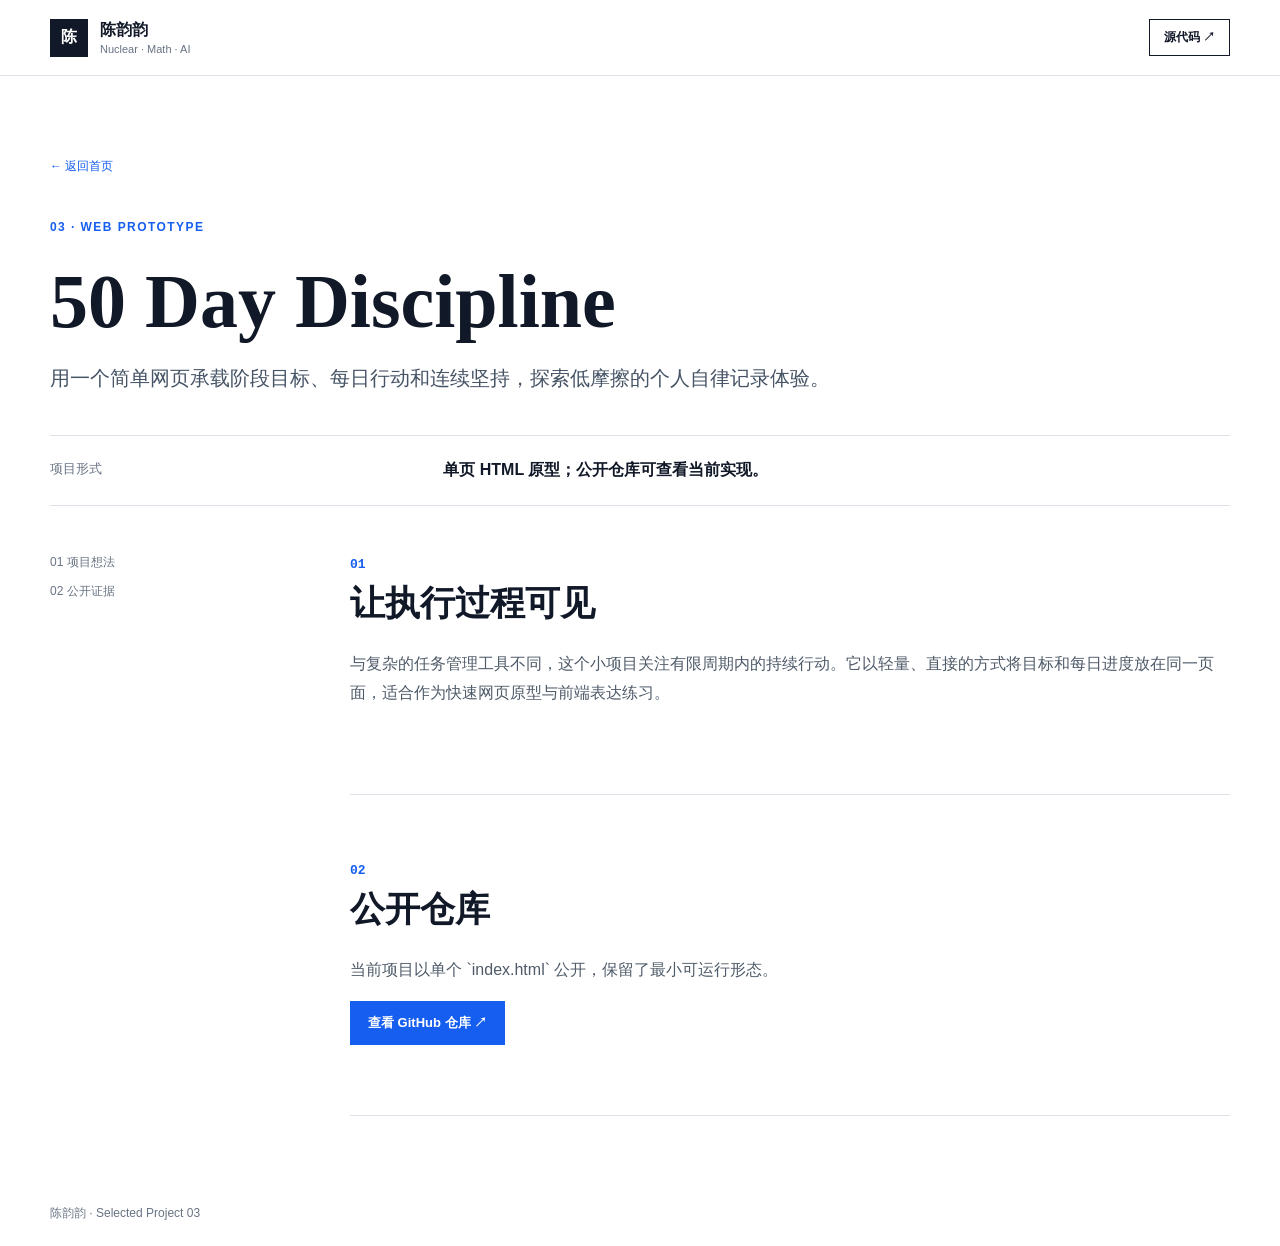
==== projects/discipline/index.html @ 9157be8f "Build Chen Yunyun portfolio site" ====
<!doctype html><html lang="zh-CN"><head><meta charset="UTF-8"><meta name="viewport" content="width=device-width,initial-scale=1"><title>50 Day Discipline｜陈韵韵作品集</title><link rel="stylesheet" href="../../styles.css"></head><body><header class="header"><div class="wrap"><a class="brand" href="../../"><span class="mark">陈</span><span><strong>陈韵韵</strong><small>Nuclear · Math · AI</small></span></a><a class="github" href="https://github.com/CYY-0217/50-Day-Discipline" target="_blank">源代码 ↗</a></div></header><main><section class="detail-hero wrap"><a class="back" href="../../">← 返回首页</a><span class="kicker" style="display:block;margin-top:45px">03 · Web Prototype</span><h1>50 Day Discipline</h1><p class="summary">用一个简单网页承载阶段目标、每日行动和连续坚持，探索低摩擦的个人自律记录体验。</p><div class="role-strip"><small>项目形式</small><strong>单页 HTML 原型；公开仓库可查看当前实现。</strong></div></section><div class="content-grid wrap"><nav class="toc"><a href="#idea">01 项目想法</a><a href="#evidence">02 公开证据</a></nav><article class="article"><section id="idea"><span class="num">01</span><h2>让执行过程可见</h2><p>与复杂的任务管理工具不同，这个小项目关注有限周期内的持续行动。它以轻量、直接的方式将目标和每日进度放在同一页面，适合作为快速网页原型与前端表达练习。</p></section><section id="evidence"><span class="num">02</span><h2>公开仓库</h2><p>当前项目以单个 `index.html` 公开，保留了最小可运行形态。</p><a class="btn" href="https://github.com/CYY-0217/50-Day-Discipline" target="_blank">查看 GitHub 仓库 ↗</a></section></article></div></main><footer class="footer"><div class="wrap">陈韵韵 · Selected Project 03</div></footer></body></html>
---- styles.css ----
:root{--ink:#111827;--muted:#687383;--line:#dce2e8;--paper:#f5f7f8;--blue:#155eef;--cyan:#0b7285;--orange:#e8590c;--white:#fff;--max:1180px}*{box-sizing:border-box}html{scroll-behavior:smooth}body{margin:0;background:var(--white);color:var(--ink);font-family:Inter,"PingFang SC","Microsoft YaHei",sans-serif;letter-spacing:0}a{color:inherit;text-decoration:none}img{display:block;max-width:100%}.wrap{width:min(var(--max),calc(100% - 48px));margin:auto}.header{height:76px;border-bottom:1px solid var(--line);display:flex;align-items:center;position:sticky;top:0;background:rgba(255,255,255,.95);backdrop-filter:blur(12px);z-index:10}.header .wrap{display:flex;align-items:center}.brand{display:flex;align-items:center;gap:12px;margin-right:auto}.mark{width:38px;height:38px;background:var(--ink);color:#fff;display:grid;place-items:center;font-weight:800}.brand strong,.brand small{display:block}.brand small{font-size:11px;color:var(--muted);margin-top:2px}.nav{display:flex;gap:28px;font-size:13px}.nav a:hover{color:var(--blue)}.header .github{margin-left:28px;border:1px solid var(--ink);padding:9px 14px;font-size:12px;font-weight:700}.hero{min-height:620px;display:grid;grid-template-columns:1.4fr .75fr;gap:70px;align-items:center;padding:72px 0}.kicker{font-size:12px;font-weight:800;color:var(--blue);text-transform:uppercase;letter-spacing:.12em}.hero h1{font-family:Georgia,"Songti SC",serif;font-size:clamp(64px,8vw,112px);line-height:.92;margin:18px 0 24px;letter-spacing:0}.hero .role{font-size:25px;font-weight:700;margin:0 0 18px}.hero .lead{font-size:17px;line-height:1.8;color:#4f5b69;max-width:700px}.actions{display:flex;gap:12px;margin-top:32px}.btn{display:inline-flex;align-items:center;gap:9px;background:var(--blue);color:#fff;padding:13px 18px;font-size:13px;font-weight:700}.btn.secondary{background:transparent;color:var(--ink);border:1px solid var(--line)}.profile-grid{border-left:1px solid var(--line)}.profile-row{padding:24px;border-bottom:1px solid var(--line)}.profile-row:first-child{border-top:1px solid var(--line)}.profile-row small,.profile-row strong{display:block}.profile-row small{color:var(--muted);font-size:11px;margin-bottom:6px}.profile-row strong{line-height:1.5}.path{background:var(--ink);color:#fff}.path .wrap{display:grid;grid-template-columns:repeat(4,1fr)}.path div{padding:28px;border-right:1px solid #344050}.path span{color:#7aa7ff;font:700 22px Georgia}.path b{display:block;font-size:13px;margin-top:12px}.section{padding:96px 0}.section-head{display:grid;grid-template-columns:1fr 1fr;gap:30px;align-items:end;margin-bottom:44px}.section h2{font-family:Georgia,"Songti SC",serif;font-size:44px;line-height:1.2;margin:9px 0 0}.section-head p{color:var(--muted);line-height:1.7;margin:0}.projects{display:grid;grid-template-columns:repeat(12,1fr);gap:22px}.project{border:1px solid var(--line);grid-column:span 6;transition:.2s;background:#fff}.project:hover{transform:translateY(-4px);box-shadow:0 18px 50px rgba(21,94,239,.1)}.project.featured{grid-column:span 7}.project.tall{grid-column:span 5}.project-visual{height:290px;background:#eaf0f8;overflow:hidden;position:relative}.project-visual img{width:100%;height:100%;object-fit:cover}.architecture-art{width:100%;height:100%;display:grid;place-items:center;background:#061d2e;color:#fff}.rings{width:220px;height:220px;border:1px solid #2d8fa0;border-radius:50%;position:relative;display:grid;place-items:center}.rings:before,.rings:after{content:"";position:absolute;border:1px solid #2670da;border-radius:50%}.rings:before{width:155px;height:155px}.rings:after{width:88px;height:88px;background:#e8590c33;border-color:#ff8a4c}.rings b{position:relative;z-index:1;font:700 14px monospace}.project-copy{padding:26px}.project-copy small{font-size:11px;color:var(--blue);font-weight:800}.project-copy h3{font:700 27px Georgia,"Songti SC",serif;margin:10px 0}.project-copy p{color:var(--muted);line-height:1.7;font-size:14px}.project-copy span{font-size:12px;font-weight:700;color:var(--blue)}.about{background:var(--paper)}.skill-grid{display:grid;grid-template-columns:repeat(3,1fr);gap:20px}.skill{background:#fff;border-top:3px solid var(--blue);padding:28px}.skill h3{margin:0 0 12px}.skill p{color:var(--muted);font-size:14px;line-height:1.7}.awards{display:grid;grid-template-columns:1fr 2fr;gap:28px;border-top:1px solid var(--line);padding:25px 0}.awards strong{font-size:13px}.awards p{margin:0;color:var(--muted);line-height:1.6}.contact{background:var(--blue);color:#fff;padding:72px 0}.contact .wrap{display:flex;align-items:end;justify-content:space-between}.contact h2{font:700 48px Georgia,"Songti SC",serif;margin:8px 0}.contact a{border-bottom:1px solid #fff;padding-bottom:4px}.footer{padding:24px 0;font-size:12px;color:var(--muted)}.detail-hero{padding:80px 0 48px}.back{font-size:12px;color:var(--blue)}.detail-hero h1{font:700 clamp(42px,6vw,76px) Georgia,"Songti SC",serif;line-height:1.05;max-width:850px;margin:28px 0 18px}.detail-hero .summary{font-size:20px;line-height:1.65;color:#465466;max-width:800px}.role-strip{display:grid;grid-template-columns:1fr 2fr;border-top:1px solid var(--line);border-bottom:1px solid var(--line);padding:24px 0;margin-top:40px}.role-strip small{color:var(--muted)}.detail-visual{height:500px;background:#061d2e;margin-bottom:70px}.detail-visual .architecture-art .rings{transform:scale(1.6)}.content-grid{display:grid;grid-template-columns:220px 1fr;gap:80px}.toc{position:sticky;top:110px;height:max-content;display:grid;gap:12px;font-size:12px}.toc a{color:var(--muted)}.article section{padding:0 0 70px;border-bottom:1px solid var(--line);margin-bottom:65px}.article h2{font:700 35px Georgia,"Songti SC",serif;margin:8px 0 22px}.article p,.article li{color:#4f5b69;line-height:1.85}.article li{margin-bottom:12px}.num{color:var(--blue);font:700 13px monospace}.flow{display:flex;gap:0;align-items:stretch;margin:28px 0}.flow div{flex:1;border:1px solid var(--line);padding:18px;font-size:12px;font-weight:700}.flow i{width:28px;display:grid;place-items:center;color:var(--blue);font-style:normal}.evidence{display:grid;grid-template-columns:repeat(3,1fr);gap:15px}.evidence div{background:var(--paper);padding:22px}.evidence b,.evidence span{display:block}.evidence span{font-size:12px;color:var(--muted);margin-top:7px;line-height:1.5}.project-shot{border:1px solid var(--line);padding:10px;background:#fff;margin:24px 0}.project-shot img{width:100%}@media(max-width:820px){.wrap{width:min(100% - 28px,var(--max))}.nav{display:none}.hero{grid-template-columns:1fr;min-height:auto;padding:60px 0}.hero h1{font-size:62px}.profile-grid{border-left:0}.path .wrap{grid-template-columns:1fr 1fr}.projects,.section-head,.skill-grid,.content-grid{display:block}.project,.project.featured,.project.tall{margin-bottom:18px}.skill{margin-bottom:14px}.section{padding:65px 0}.section-head p{margin-top:18px}.contact .wrap{display:block}.contact h2{font-size:38px}.detail-visual{height:320px}.toc{display:none}.flow{display:grid}.flow i{height:25px;width:auto}.evidence{grid-template-columns:1fr}.header .github{display:none}.confidential{} }
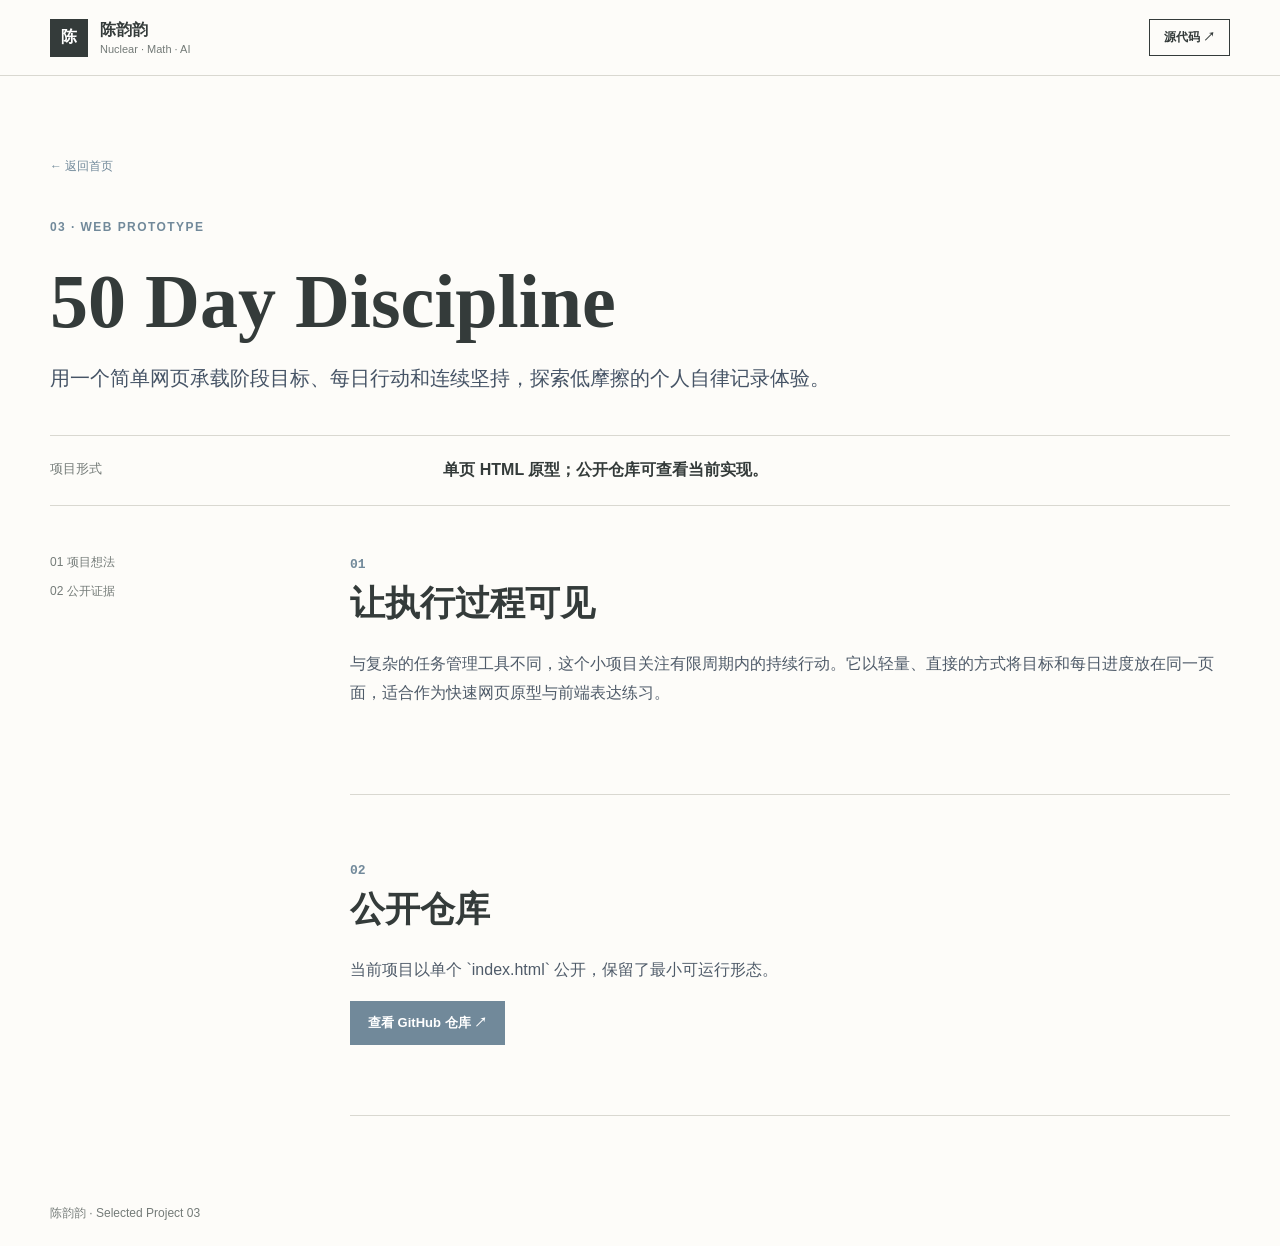
==== commit a36d46fd: "Apply Morandi portfolio theme" ====
--- a/projects/discipline/index.html
+++ b/projects/discipline/index.html
@@ -1 +1,70 @@
-<!doctype html><html lang="zh-CN"><head><meta charset="UTF-8"><meta name="viewport" content="width=device-width,initial-scale=1"><title>50 Day Discipline｜陈韵韵作品集</title><link rel="stylesheet" href="../../styles.css"></head><body><header class="header"><div class="wrap"><a class="brand" href="../../"><span class="mark">陈</span><span><strong>陈韵韵</strong><small>Nuclear · Math · AI</small></span></a><a class="github" href="https://github.com/CYY-0217/50-Day-Discipline" target="_blank">源代码 ↗</a></div></header><main><section class="detail-hero wrap"><a class="back" href="../../">← 返回首页</a><span class="kicker" style="display:block;margin-top:45px">03 · Web Prototype</span><h1>50 Day Discipline</h1><p class="summary">用一个简单网页承载阶段目标、每日行动和连续坚持，探索低摩擦的个人自律记录体验。</p><div class="role-strip"><small>项目形式</small><strong>单页 HTML 原型；公开仓库可查看当前实现。</strong></div></section><div class="content-grid wrap"><nav class="toc"><a href="#idea">01 项目想法</a><a href="#evidence">02 公开证据</a></nav><article class="article"><section id="idea"><span class="num">01</span><h2>让执行过程可见</h2><p>与复杂的任务管理工具不同，这个小项目关注有限周期内的持续行动。它以轻量、直接的方式将目标和每日进度放在同一页面，适合作为快速网页原型与前端表达练习。</p></section><section id="evidence"><span class="num">02</span><h2>公开仓库</h2><p>当前项目以单个 `index.html` 公开，保留了最小可运行形态。</p><a class="btn" href="https://github.com/CYY-0217/50-Day-Discipline" target="_blank">查看 GitHub 仓库 ↗</a></section></article></div></main><footer class="footer"><div class="wrap">陈韵韵 · Selected Project 03</div></footer></body></html>
+<!doctype html>
+<html lang="zh-CN">
+  <head>
+    <meta charset="UTF-8" />
+    <meta name="viewport" content="width=device-width,initial-scale=1" />
+    <title>50 Day Discipline｜陈韵韵作品集</title>
+    <link rel="stylesheet" href="../../styles.css" />
+  </head>
+  <body>
+    <header class="header">
+      <div class="wrap">
+        <a class="brand" href="../../"
+          ><span class="mark">陈</span
+          ><span
+            ><strong>陈韵韵</strong><small>Nuclear · Math · AI</small></span
+          ></a
+        ><a
+          class="github"
+          href="https://github.com/CYY-0217/50-Day-Discipline"
+          target="_blank"
+          >源代码 ↗</a
+        >
+      </div>
+    </header>
+    <main>
+      <section class="detail-hero wrap">
+        <a class="back" href="../../">← 返回首页</a
+        ><span class="kicker" style="display: block; margin-top: 45px"
+          >03 · Web Prototype</span
+        >
+        <h1>50 Day Discipline</h1>
+        <p class="summary">
+          用一个简单网页承载阶段目标、每日行动和连续坚持，探索低摩擦的个人自律记录体验。
+        </p>
+        <div class="role-strip">
+          <small>项目形式</small
+          ><strong>单页 HTML 原型；公开仓库可查看当前实现。</strong>
+        </div>
+      </section>
+      <div class="content-grid wrap">
+        <nav class="toc">
+          <a href="#idea">01 项目想法</a><a href="#evidence">02 公开证据</a>
+        </nav>
+        <article class="article">
+          <section id="idea">
+            <span class="num">01</span>
+            <h2>让执行过程可见</h2>
+            <p>
+              与复杂的任务管理工具不同，这个小项目关注有限周期内的持续行动。它以轻量、直接的方式将目标和每日进度放在同一页面，适合作为快速网页原型与前端表达练习。
+            </p>
+          </section>
+          <section id="evidence">
+            <span class="num">02</span>
+            <h2>公开仓库</h2>
+            <p>当前项目以单个 `index.html` 公开，保留了最小可运行形态。</p>
+            <a
+              class="btn"
+              href="https://github.com/CYY-0217/50-Day-Discipline"
+              target="_blank"
+              >查看 GitHub 仓库 ↗</a
+            >
+          </section>
+        </article>
+      </div>
+    </main>
+    <footer class="footer">
+      <div class="wrap">陈韵韵 · Selected Project 03</div>
+    </footer>
+  </body>
+</html>
--- a/styles.css
+++ b/styles.css
@@ -1 +1,563 @@
-:root{--ink:#111827;--muted:#687383;--line:#dce2e8;--paper:#f5f7f8;--blue:#155eef;--cyan:#0b7285;--orange:#e8590c;--white:#fff;--max:1180px}*{box-sizing:border-box}html{scroll-behavior:smooth}body{margin:0;background:var(--white);color:var(--ink);font-family:Inter,"PingFang SC","Microsoft YaHei",sans-serif;letter-spacing:0}a{color:inherit;text-decoration:none}img{display:block;max-width:100%}.wrap{width:min(var(--max),calc(100% - 48px));margin:auto}.header{height:76px;border-bottom:1px solid var(--line);display:flex;align-items:center;position:sticky;top:0;background:rgba(255,255,255,.95);backdrop-filter:blur(12px);z-index:10}.header .wrap{display:flex;align-items:center}.brand{display:flex;align-items:center;gap:12px;margin-right:auto}.mark{width:38px;height:38px;background:var(--ink);color:#fff;display:grid;place-items:center;font-weight:800}.brand strong,.brand small{display:block}.brand small{font-size:11px;color:var(--muted);margin-top:2px}.nav{display:flex;gap:28px;font-size:13px}.nav a:hover{color:var(--blue)}.header .github{margin-left:28px;border:1px solid var(--ink);padding:9px 14px;font-size:12px;font-weight:700}.hero{min-height:620px;display:grid;grid-template-columns:1.4fr .75fr;gap:70px;align-items:center;padding:72px 0}.kicker{font-size:12px;font-weight:800;color:var(--blue);text-transform:uppercase;letter-spacing:.12em}.hero h1{font-family:Georgia,"Songti SC",serif;font-size:clamp(64px,8vw,112px);line-height:.92;margin:18px 0 24px;letter-spacing:0}.hero .role{font-size:25px;font-weight:700;margin:0 0 18px}.hero .lead{font-size:17px;line-height:1.8;color:#4f5b69;max-width:700px}.actions{display:flex;gap:12px;margin-top:32px}.btn{display:inline-flex;align-items:center;gap:9px;background:var(--blue);color:#fff;padding:13px 18px;font-size:13px;font-weight:700}.btn.secondary{background:transparent;color:var(--ink);border:1px solid var(--line)}.profile-grid{border-left:1px solid var(--line)}.profile-row{padding:24px;border-bottom:1px solid var(--line)}.profile-row:first-child{border-top:1px solid var(--line)}.profile-row small,.profile-row strong{display:block}.profile-row small{color:var(--muted);font-size:11px;margin-bottom:6px}.profile-row strong{line-height:1.5}.path{background:var(--ink);color:#fff}.path .wrap{display:grid;grid-template-columns:repeat(4,1fr)}.path div{padding:28px;border-right:1px solid #344050}.path span{color:#7aa7ff;font:700 22px Georgia}.path b{display:block;font-size:13px;margin-top:12px}.section{padding:96px 0}.section-head{display:grid;grid-template-columns:1fr 1fr;gap:30px;align-items:end;margin-bottom:44px}.section h2{font-family:Georgia,"Songti SC",serif;font-size:44px;line-height:1.2;margin:9px 0 0}.section-head p{color:var(--muted);line-height:1.7;margin:0}.projects{display:grid;grid-template-columns:repeat(12,1fr);gap:22px}.project{border:1px solid var(--line);grid-column:span 6;transition:.2s;background:#fff}.project:hover{transform:translateY(-4px);box-shadow:0 18px 50px rgba(21,94,239,.1)}.project.featured{grid-column:span 7}.project.tall{grid-column:span 5}.project-visual{height:290px;background:#eaf0f8;overflow:hidden;position:relative}.project-visual img{width:100%;height:100%;object-fit:cover}.architecture-art{width:100%;height:100%;display:grid;place-items:center;background:#061d2e;color:#fff}.rings{width:220px;height:220px;border:1px solid #2d8fa0;border-radius:50%;position:relative;display:grid;place-items:center}.rings:before,.rings:after{content:"";position:absolute;border:1px solid #2670da;border-radius:50%}.rings:before{width:155px;height:155px}.rings:after{width:88px;height:88px;background:#e8590c33;border-color:#ff8a4c}.rings b{position:relative;z-index:1;font:700 14px monospace}.project-copy{padding:26px}.project-copy small{font-size:11px;color:var(--blue);font-weight:800}.project-copy h3{font:700 27px Georgia,"Songti SC",serif;margin:10px 0}.project-copy p{color:var(--muted);line-height:1.7;font-size:14px}.project-copy span{font-size:12px;font-weight:700;color:var(--blue)}.about{background:var(--paper)}.skill-grid{display:grid;grid-template-columns:repeat(3,1fr);gap:20px}.skill{background:#fff;border-top:3px solid var(--blue);padding:28px}.skill h3{margin:0 0 12px}.skill p{color:var(--muted);font-size:14px;line-height:1.7}.awards{display:grid;grid-template-columns:1fr 2fr;gap:28px;border-top:1px solid var(--line);padding:25px 0}.awards strong{font-size:13px}.awards p{margin:0;color:var(--muted);line-height:1.6}.contact{background:var(--blue);color:#fff;padding:72px 0}.contact .wrap{display:flex;align-items:end;justify-content:space-between}.contact h2{font:700 48px Georgia,"Songti SC",serif;margin:8px 0}.contact a{border-bottom:1px solid #fff;padding-bottom:4px}.footer{padding:24px 0;font-size:12px;color:var(--muted)}.detail-hero{padding:80px 0 48px}.back{font-size:12px;color:var(--blue)}.detail-hero h1{font:700 clamp(42px,6vw,76px) Georgia,"Songti SC",serif;line-height:1.05;max-width:850px;margin:28px 0 18px}.detail-hero .summary{font-size:20px;line-height:1.65;color:#465466;max-width:800px}.role-strip{display:grid;grid-template-columns:1fr 2fr;border-top:1px solid var(--line);border-bottom:1px solid var(--line);padding:24px 0;margin-top:40px}.role-strip small{color:var(--muted)}.detail-visual{height:500px;background:#061d2e;margin-bottom:70px}.detail-visual .architecture-art .rings{transform:scale(1.6)}.content-grid{display:grid;grid-template-columns:220px 1fr;gap:80px}.toc{position:sticky;top:110px;height:max-content;display:grid;gap:12px;font-size:12px}.toc a{color:var(--muted)}.article section{padding:0 0 70px;border-bottom:1px solid var(--line);margin-bottom:65px}.article h2{font:700 35px Georgia,"Songti SC",serif;margin:8px 0 22px}.article p,.article li{color:#4f5b69;line-height:1.85}.article li{margin-bottom:12px}.num{color:var(--blue);font:700 13px monospace}.flow{display:flex;gap:0;align-items:stretch;margin:28px 0}.flow div{flex:1;border:1px solid var(--line);padding:18px;font-size:12px;font-weight:700}.flow i{width:28px;display:grid;place-items:center;color:var(--blue);font-style:normal}.evidence{display:grid;grid-template-columns:repeat(3,1fr);gap:15px}.evidence div{background:var(--paper);padding:22px}.evidence b,.evidence span{display:block}.evidence span{font-size:12px;color:var(--muted);margin-top:7px;line-height:1.5}.project-shot{border:1px solid var(--line);padding:10px;background:#fff;margin:24px 0}.project-shot img{width:100%}@media(max-width:820px){.wrap{width:min(100% - 28px,var(--max))}.nav{display:none}.hero{grid-template-columns:1fr;min-height:auto;padding:60px 0}.hero h1{font-size:62px}.profile-grid{border-left:0}.path .wrap{grid-template-columns:1fr 1fr}.projects,.section-head,.skill-grid,.content-grid{display:block}.project,.project.featured,.project.tall{margin-bottom:18px}.skill{margin-bottom:14px}.section{padding:65px 0}.section-head p{margin-top:18px}.contact .wrap{display:block}.contact h2{font-size:38px}.detail-visual{height:320px}.toc{display:none}.flow{display:grid}.flow i{height:25px;width:auto}.evidence{grid-template-columns:1fr}.header .github{display:none}.confidential{} }
+:root {
+  --ink: #343b3a;
+  --muted: #747b78;
+  --line: #d9d8d1;
+  --paper: #f2f0eb;
+  --blue: #71899a;
+  --cyan: #7c9288;
+  --orange: #a97870;
+  --white: #fdfcf9;
+  --max: 1180px;
+}
+* {
+  box-sizing: border-box;
+}
+html {
+  scroll-behavior: smooth;
+}
+body {
+  margin: 0;
+  background: var(--white);
+  color: var(--ink);
+  font-family: Inter, "PingFang SC", "Microsoft YaHei", sans-serif;
+  letter-spacing: 0;
+}
+a {
+  color: inherit;
+  text-decoration: none;
+}
+img {
+  display: block;
+  max-width: 100%;
+}
+.wrap {
+  width: min(var(--max), calc(100% - 48px));
+  margin: auto;
+}
+.header {
+  height: 76px;
+  border-bottom: 1px solid var(--line);
+  display: flex;
+  align-items: center;
+  position: sticky;
+  top: 0;
+  background: rgba(253, 252, 249, 0.95);
+  backdrop-filter: blur(12px);
+  z-index: 10;
+}
+.header .wrap {
+  display: flex;
+  align-items: center;
+}
+.brand {
+  display: flex;
+  align-items: center;
+  gap: 12px;
+  margin-right: auto;
+}
+.mark {
+  width: 38px;
+  height: 38px;
+  background: var(--ink);
+  color: #fff;
+  display: grid;
+  place-items: center;
+  font-weight: 800;
+}
+.brand strong,
+.brand small {
+  display: block;
+}
+.brand small {
+  font-size: 11px;
+  color: var(--muted);
+  margin-top: 2px;
+}
+.nav {
+  display: flex;
+  gap: 28px;
+  font-size: 13px;
+}
+.nav a:hover {
+  color: var(--blue);
+}
+.header .github {
+  margin-left: 28px;
+  border: 1px solid var(--ink);
+  padding: 9px 14px;
+  font-size: 12px;
+  font-weight: 700;
+}
+.hero {
+  min-height: 620px;
+  display: grid;
+  grid-template-columns: 1.4fr 0.75fr;
+  gap: 70px;
+  align-items: center;
+  padding: 72px 0;
+}
+.kicker {
+  font-size: 12px;
+  font-weight: 800;
+  color: var(--blue);
+  text-transform: uppercase;
+  letter-spacing: 0.12em;
+}
+.hero h1 {
+  font-family: Georgia, "Songti SC", serif;
+  font-size: clamp(64px, 8vw, 112px);
+  line-height: 0.92;
+  margin: 18px 0 24px;
+  letter-spacing: 0;
+}
+.hero .role {
+  font-size: 25px;
+  font-weight: 700;
+  margin: 0 0 18px;
+}
+.hero .lead {
+  font-size: 17px;
+  line-height: 1.8;
+  color: #4f5b69;
+  max-width: 700px;
+}
+.actions {
+  display: flex;
+  gap: 12px;
+  margin-top: 32px;
+}
+.btn {
+  display: inline-flex;
+  align-items: center;
+  gap: 9px;
+  background: var(--blue);
+  color: #fff;
+  padding: 13px 18px;
+  font-size: 13px;
+  font-weight: 700;
+}
+.btn.secondary {
+  background: transparent;
+  color: var(--ink);
+  border: 1px solid var(--line);
+}
+.profile-grid {
+  border-left: 1px solid var(--line);
+}
+.profile-row {
+  padding: 24px;
+  border-bottom: 1px solid var(--line);
+}
+.profile-row:first-child {
+  border-top: 1px solid var(--line);
+}
+.profile-row small,
+.profile-row strong {
+  display: block;
+}
+.profile-row small {
+  color: var(--muted);
+  font-size: 11px;
+  margin-bottom: 6px;
+}
+.profile-row strong {
+  line-height: 1.5;
+}
+.path {
+  background: var(--ink);
+  color: #fff;
+}
+.path .wrap {
+  display: grid;
+  grid-template-columns: repeat(4, 1fr);
+}
+.path div {
+  padding: 28px;
+  border-right: 1px solid #65716d;
+}
+.path span {
+  color: #b9c9c3;
+  font: 700 22px Georgia;
+}
+.path b {
+  display: block;
+  font-size: 13px;
+  margin-top: 12px;
+}
+.section {
+  padding: 96px 0;
+}
+.section-head {
+  display: grid;
+  grid-template-columns: 1fr 1fr;
+  gap: 30px;
+  align-items: end;
+  margin-bottom: 44px;
+}
+.section h2 {
+  font-family: Georgia, "Songti SC", serif;
+  font-size: 44px;
+  line-height: 1.2;
+  margin: 9px 0 0;
+}
+.section-head p {
+  color: var(--muted);
+  line-height: 1.7;
+  margin: 0;
+}
+.projects {
+  display: grid;
+  grid-template-columns: repeat(12, 1fr);
+  gap: 22px;
+}
+.project {
+  border: 1px solid var(--line);
+  grid-column: span 6;
+  transition: 0.2s;
+  background: #fff;
+}
+.project:hover {
+  transform: translateY(-4px);
+  box-shadow: 0 18px 50px rgba(21, 94, 239, 0.1);
+}
+.project.featured {
+  grid-column: span 7;
+}
+.project.tall {
+  grid-column: span 5;
+}
+.project-visual {
+  height: 290px;
+  background: #e6e8e4;
+  overflow: hidden;
+  position: relative;
+}
+.project-visual img {
+  width: 100%;
+  height: 100%;
+  object-fit: cover;
+}
+.architecture-art {
+  width: 100%;
+  height: 100%;
+  display: grid;
+  place-items: center;
+  background: #35494b;
+  color: #fff;
+}
+.rings {
+  width: 220px;
+  height: 220px;
+  border: 1px solid #8ba7a0;
+  border-radius: 50%;
+  position: relative;
+  display: grid;
+  place-items: center;
+}
+.rings:before,
+.rings:after {
+  content: "";
+  position: absolute;
+  border: 1px solid #8b9eac;
+  border-radius: 50%;
+}
+.rings:before {
+  width: 155px;
+  height: 155px;
+}
+.rings:after {
+  width: 88px;
+  height: 88px;
+  background: #a9787040;
+  border-color: #bd8f85;
+}
+.rings b {
+  position: relative;
+  z-index: 1;
+  font: 700 14px monospace;
+}
+.project-copy {
+  padding: 26px;
+}
+.project-copy small {
+  font-size: 11px;
+  color: var(--blue);
+  font-weight: 800;
+}
+.project-copy h3 {
+  font:
+    700 27px Georgia,
+    "Songti SC",
+    serif;
+  margin: 10px 0;
+}
+.project-copy p {
+  color: var(--muted);
+  line-height: 1.7;
+  font-size: 14px;
+}
+.project-copy span {
+  font-size: 12px;
+  font-weight: 700;
+  color: var(--blue);
+}
+.about {
+  background: var(--paper);
+}
+.skill-grid {
+  display: grid;
+  grid-template-columns: repeat(3, 1fr);
+  gap: 20px;
+}
+.skill {
+  background: #fff;
+  border-top: 3px solid var(--blue);
+  padding: 28px;
+}
+.skill h3 {
+  margin: 0 0 12px;
+}
+.skill p {
+  color: var(--muted);
+  font-size: 14px;
+  line-height: 1.7;
+}
+.awards {
+  display: grid;
+  grid-template-columns: 1fr 2fr;
+  gap: 28px;
+  border-top: 1px solid var(--line);
+  padding: 25px 0;
+}
+.awards strong {
+  font-size: 13px;
+}
+.awards p {
+  margin: 0;
+  color: var(--muted);
+  line-height: 1.6;
+}
+.contact {
+  background: var(--blue);
+  color: #fff;
+  padding: 72px 0;
+}
+.contact .wrap {
+  display: flex;
+  align-items: end;
+  justify-content: space-between;
+}
+.contact h2 {
+  font:
+    700 48px Georgia,
+    "Songti SC",
+    serif;
+  margin: 8px 0;
+}
+.contact a {
+  border-bottom: 1px solid #fff;
+  padding-bottom: 4px;
+}
+.footer {
+  padding: 24px 0;
+  font-size: 12px;
+  color: var(--muted);
+}
+.detail-hero {
+  padding: 80px 0 48px;
+}
+.back {
+  font-size: 12px;
+  color: var(--blue);
+}
+.detail-hero h1 {
+  font:
+    700 clamp(42px, 6vw, 76px) Georgia,
+    "Songti SC",
+    serif;
+  line-height: 1.05;
+  max-width: 850px;
+  margin: 28px 0 18px;
+}
+.detail-hero .summary {
+  font-size: 20px;
+  line-height: 1.65;
+  color: #465466;
+  max-width: 800px;
+}
+.role-strip {
+  display: grid;
+  grid-template-columns: 1fr 2fr;
+  border-top: 1px solid var(--line);
+  border-bottom: 1px solid var(--line);
+  padding: 24px 0;
+  margin-top: 40px;
+}
+.role-strip small {
+  color: var(--muted);
+}
+.detail-visual {
+  height: 500px;
+  background: #35494b;
+  margin-bottom: 70px;
+}
+.detail-visual .architecture-art .rings {
+  transform: scale(1.6);
+}
+.content-grid {
+  display: grid;
+  grid-template-columns: 220px 1fr;
+  gap: 80px;
+}
+.toc {
+  position: sticky;
+  top: 110px;
+  height: max-content;
+  display: grid;
+  gap: 12px;
+  font-size: 12px;
+}
+.toc a {
+  color: var(--muted);
+}
+.article section {
+  padding: 0 0 70px;
+  border-bottom: 1px solid var(--line);
+  margin-bottom: 65px;
+}
+.article h2 {
+  font:
+    700 35px Georgia,
+    "Songti SC",
+    serif;
+  margin: 8px 0 22px;
+}
+.article p,
+.article li {
+  color: #4f5b69;
+  line-height: 1.85;
+}
+.article li {
+  margin-bottom: 12px;
+}
+.num {
+  color: var(--blue);
+  font: 700 13px monospace;
+}
+.flow {
+  display: flex;
+  gap: 0;
+  align-items: stretch;
+  margin: 28px 0;
+}
+.flow div {
+  flex: 1;
+  border: 1px solid var(--line);
+  padding: 18px;
+  font-size: 12px;
+  font-weight: 700;
+}
+.flow i {
+  width: 28px;
+  display: grid;
+  place-items: center;
+  color: var(--blue);
+  font-style: normal;
+}
+.evidence {
+  display: grid;
+  grid-template-columns: repeat(3, 1fr);
+  gap: 15px;
+}
+.evidence div {
+  background: var(--paper);
+  padding: 22px;
+}
+.evidence b,
+.evidence span {
+  display: block;
+}
+.evidence span {
+  font-size: 12px;
+  color: var(--muted);
+  margin-top: 7px;
+  line-height: 1.5;
+}
+.project-shot {
+  border: 1px solid var(--line);
+  padding: 10px;
+  background: #fff;
+  margin: 24px 0;
+}
+.project-shot img {
+  width: 100%;
+}
+@media (max-width: 820px) {
+  .wrap {
+    width: min(100% - 28px, var(--max));
+  }
+  .nav {
+    display: none;
+  }
+  .hero {
+    grid-template-columns: 1fr;
+    min-height: auto;
+    padding: 60px 0;
+  }
+  .hero h1 {
+    font-size: 62px;
+  }
+  .profile-grid {
+    border-left: 0;
+  }
+  .path .wrap {
+    grid-template-columns: 1fr 1fr;
+  }
+  .projects,
+  .section-head,
+  .skill-grid,
+  .content-grid {
+    display: block;
+  }
+  .project,
+  .project.featured,
+  .project.tall {
+    margin-bottom: 18px;
+  }
+  .skill {
+    margin-bottom: 14px;
+  }
+  .section {
+    padding: 65px 0;
+  }
+  .section-head p {
+    margin-top: 18px;
+  }
+  .contact .wrap {
+    display: block;
+  }
+  .contact h2 {
+    font-size: 38px;
+  }
+  .detail-visual {
+    height: 320px;
+  }
+  .toc {
+    display: none;
+  }
+  .flow {
+    display: grid;
+  }
+  .flow i {
+    height: 25px;
+    width: auto;
+  }
+  .evidence {
+    grid-template-columns: 1fr;
+  }
+  .header .github {
+    display: none;
+  }
+  .confidential {
+  }
+}
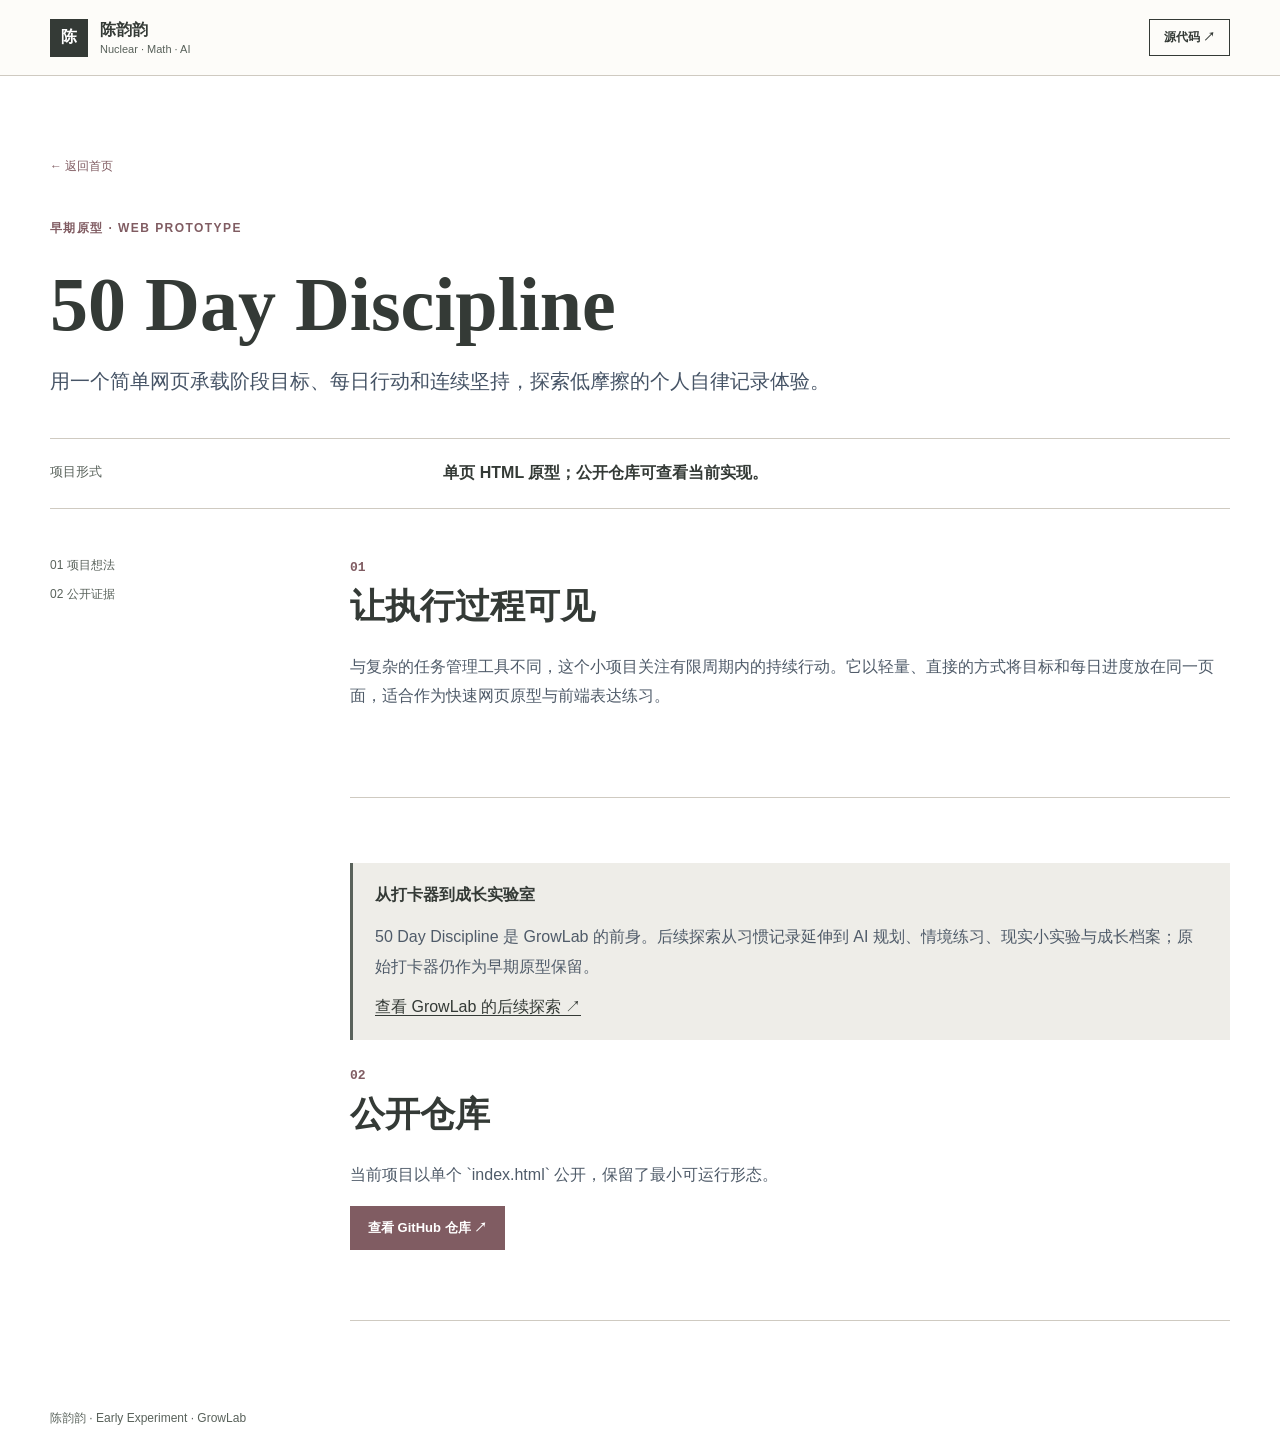
==== commit c2ce5b1d: "更新作品集分类与莫兰迪杂志排版，精修卡片对齐及移动导航" ====
--- a/projects/discipline/index.html
+++ b/projects/discipline/index.html
@@ -5,6 +5,7 @@
     <meta name="viewport" content="width=device-width,initial-scale=1" />
     <title>50 Day Discipline｜陈韵韵作品集</title>
     <link rel="stylesheet" href="../../styles.css" />
+    <link rel="stylesheet" href="../../magazine.css" />
   </head>
   <body>
     <header class="header">
@@ -26,7 +27,7 @@
       <section class="detail-hero wrap">
         <a class="back" href="../../">← 返回首页</a
         ><span class="kicker" style="display: block; margin-top: 45px"
-          >03 · Web Prototype</span
+          >早期原型 · Web Prototype</span
         >
         <h1>50 Day Discipline</h1>
         <p class="summary">
@@ -49,6 +50,11 @@
               与复杂的任务管理工具不同，这个小项目关注有限周期内的持续行动。它以轻量、直接的方式将目标和每日进度放在同一页面，适合作为快速网页原型与前端表达练习。
             </p>
           </section>
+          <aside class="discipline-evolution" aria-label="项目演进">
+            <strong>从打卡器到成长实验室</strong>
+            <p>50 Day Discipline 是 GrowLab 的前身。后续探索从习惯记录延伸到 AI 规划、情境练习、现实小实验与成长档案；原始打卡器仍作为早期原型保留。</p>
+            <a href="https://github.com/CYY-0217/growlab" target="_blank" rel="noopener noreferrer">查看 GrowLab 的后续探索 ↗</a>
+          </aside>
           <section id="evidence">
             <span class="num">02</span>
             <h2>公开仓库</h2>
@@ -64,7 +70,7 @@
       </div>
     </main>
     <footer class="footer">
-      <div class="wrap">陈韵韵 · Selected Project 03</div>
+      <div class="wrap">陈韵韵 · Early Experiment · GrowLab</div>
     </footer>
   </body>
 </html>
--- a/magazine.css
+++ b/magazine.css
@@ -0,0 +1,272 @@
+/* 个人作品集：莫兰迪配色与简约杂志风。参考用户确认的原卡片结构，保持直角、水平与垂直对齐。 */
+:root {
+  --ink: #343a36;
+  --muted: #59625b;
+  --line: #cfcac1;
+  --paper: #f8f5ef;
+  --white: #ffffff;
+  --blue: #805c62;
+  --wine: #805c62;
+  --sage: #869386;
+  --sky: #8e9da7;
+  --butter: #d7c89f;
+  --lilac: #a59daf;
+  --charcoal: #343a36;
+  --cream: #f8f5ef;
+}
+html { scroll-padding-top: 165px; }
+:where(a, button, summary):focus-visible { outline: 3px solid #343a36; outline-offset: 5px; }
+.portfolio-home { --header-height: 84px; --card-inset: 28px; --cover-height: 232px; font-family: "Avenir Next", "PingFang SC", "Microsoft YaHei", sans-serif; background: var(--paper); }
+.portfolio-home .wrap { width: min(1180px, calc(100% - 64px)); }
+.portfolio-home p { text-wrap: pretty; }
+.skip-link { position: fixed; left: 16px; top: -80px; z-index: 100; padding: 14px 20px; background: #343a36; color: #fff; border-radius: 0; }
+.skip-link:focus { top: 12px; }
+.portfolio-home .header { height: var(--header-height); background: rgba(248,245,239,.97); backdrop-filter: blur(16px); border-color: var(--line); }
+.portfolio-home .mark { width: 42px; height: 42px; border-radius: 0; background: var(--blue); font-size: 15px; }
+.portfolio-home .brand strong { font-size: 15px; }
+.portfolio-home .brand small { font-size: 11px; margin-top: 4px; }
+.portfolio-home .nav { display: flex; gap: 32px; color: #59625b; }
+.portfolio-home .nav a { padding-block: 10px; }
+.portfolio-home .nav a:hover { color: var(--blue); }
+.portfolio-home .header .github { border: 1px solid #cfcac1; border-radius: 0; background: #fff; padding: 10px 17px; margin-left: 38px; }
+.mobile-menu { display: none; }
+.editorial-hero { display: grid; grid-template-columns: minmax(0,1.04fr) minmax(0,.96fr); gap: 72px; align-items: start; padding-block: 62px 72px; min-height: 650px; }
+.hero-main { border-top: 1px solid var(--line); padding-top: 16px; }
+.hero-context { margin: 0 0 24px; font-size: 13px; color: #59625b; }
+.hero-main h1 { font: 600 clamp(56px,6.4vw,82px)/1.12 "Songti SC", "Noto Serif SC", serif; letter-spacing: 0; color: var(--ink); margin: 0 0 20px; }
+.hero-statement { font: 500 clamp(25px,2.5vw,32px)/1.6 "Songti SC", "Noto Serif SC", serif; margin: 0 0 22px; color: #343a36; }
+.hero-intro { max-width: 440px; font-size: 15px; line-height: 1.95; color: #59625b; margin: 0; }
+.portfolio-home .actions { margin-top: 30px; gap: 22px; align-items: center; flex-wrap: wrap; }
+.portfolio-home .btn { border-radius: 0; background: var(--blue); padding: 15px 20px; min-height: 48px; box-shadow: none; }
+.portfolio-home .btn span { margin-left: 14px; }
+.portfolio-home .btn:hover { background: #69484e; }
+.hero-text-link { font-size: 13px; color: #59625b; border-bottom: 1px solid #b6b3ac; padding-block: 8px; }
+.hero-text-link:hover { color: var(--blue); border-color: var(--blue); }
+.hero-directions { display: flex; gap: 20px; margin-top: 30px; font-size: 12px; color: #59625b; }
+.hero-directions span { display: flex; align-items: center; gap: 6px; }
+.hero-directions span::before { content: ""; width: 4px; height: 4px; border-radius: 0; background: #8c8982; }
+.hero-project { display: block; background: transparent; border-radius: 0; padding: 0; position: relative; margin: 0; border-block: 1px solid var(--line); }
+.hero-project-heading { display: flex; align-items: center; justify-content: space-between; gap: 16px; padding-block: 16px; font-size: 12px; color: #59625b; }
+.hero-project-type { background: transparent; padding: 0; border-radius: 0; }
+.model-stage { margin: 8px 0 24px; padding: 0; background: #fff; border-radius: 0; box-shadow: none; transform: none; }
+.model-stage img { width: 100%; height: 252px; object-fit: contain; }
+.hero-project-copy { display: flex; justify-content: space-between; gap: 20px; align-items: flex-end; border-top: 1px solid var(--line); padding-top: 18px; }
+.hero-project-copy div > span { font-size: 12px; color: #59625b; }
+.hero-project-copy h2 { margin: 8px 0 0; font: 600 27px/1.45 "Songti SC", "Noto Serif SC", serif; }
+.hero-project-open { width: 44px; height: 44px; border-radius: 0; background: transparent; color: #343a36; display: grid; place-items: center; font-size: 28px; flex-shrink: 0; }
+.hero-project:hover .hero-project-open { background: transparent; color: #000000; }
+.hero-project > p { font-size: 11px; margin: 16px 0 20px; color: #59625b; }
+.manifesto { background: transparent; border-block: 1px solid var(--line); }
+.manifesto .wrap { display: flex; justify-content: space-between; align-items: center; gap: 24px; padding-block: 23px; }
+.manifesto p { margin: 0; font-size: 15px; color: #59625b; line-height: 1.6; }
+.manifesto a { font-size: 12px; color: var(--blue); flex-shrink: 0; }
+.mobile-break { display: none; }
+.portfolio-home .section { padding-block: 88px; }
+.mag-head { display: grid; grid-template-columns: 130px minmax(0,1.05fr) minmax(0,.9fr); gap: 36px; align-items: end; margin-bottom: 36px; }
+.folio { font-size: 12px; color: #59625b; font-weight: 600; }
+.mag-head h2, .review-title h2 { font: 600 44px/1.25 "Songti SC", "Noto Serif SC", serif; margin: 0; letter-spacing: 0; }
+.mag-head p { color: #59625b; font-size: 14px; line-height: 1.9; margin: 0; }
+.project-index { display: flex; align-items: center; gap: 0; padding: 0; border-block: 1px solid #cfcac1; border-radius: 0; background: rgba(248,245,239,.98); position: sticky; top: var(--header-height); z-index: 9; margin-bottom: 42px; backdrop-filter: blur(12px); }
+.project-index a { display: flex; align-items: center; justify-content: center; gap: 10px; min-height: 46px; padding: 11px 18px; border-radius: 0; border-bottom: 2px solid transparent; font-size: 13px; font-weight: 500; flex: 1; white-space: nowrap; }
+.project-index small { display: inline-grid; place-items: center; border-radius: 0; min-width: 21px; height: 21px; color: #59625b; background: transparent; font-size: 11px; }
+.project-index a:hover { background: #f0efea; }
+.project-index a.is-active { background: transparent; color: var(--wine); border-bottom-color: var(--wine); }
+.project-index a.is-active small { background: transparent; color: var(--wine); }
+.project-group { display: grid; grid-template-columns: 220px minmax(0,1fr); gap: 34px; padding-block: 40px; margin: 0; border-bottom: 1px solid #cfcac1; }
+.project-group:last-child { border-bottom: 0; padding-bottom: 0; }
+.group-heading { align-self: start; position: sticky; top: calc(var(--header-height) + 80px); }
+.group-heading .folio { color: #59625b; }
+.group-heading h3 { font: 600 24px/1.45 "Songti SC", "Noto Serif SC", serif; margin: 12px 0 14px; }
+.group-heading p { max-width: 176px; color: #59625b; font-size: 13px; line-height: 1.9; margin: 0; }
+.group-projects { min-width: 0; }
+.growth-projects { display: grid; grid-template-columns: repeat(2,minmax(0,1fr)); gap: 22px; }
+.story { display: grid; overflow: hidden; border: 1px solid #cfcac1; background: #f7f3ec; border-radius: 0; text-align: left; }
+.project-group .story { grid-template-rows: var(--cover-height) 1fr; min-height: 502px; }
+.story figure { margin: 0; overflow: hidden; }
+.story figure img { width: 100%; height: 100%; object-fit: cover; }
+.story > div { padding: var(--card-inset); display: flex; flex-direction: column; align-items: flex-start; }
+.project-group .story small { color: #735258; font-size: 11px; font-weight: 600; line-height: 1.5; }
+.project-group .story h4 { font: 700 30px/1.16 Georgia, "Songti SC", serif; margin: 12px 0 16px; overflow-wrap: anywhere; }
+.project-group .story p { font-size: 14px; line-height: 1.8; color: #59625b; margin: 0 0 24px; }
+.project-group .story b { display: flex; align-items: center; justify-content: space-between; gap: 16px; width: 100%; min-height: 38px; margin-top: 7px; font-size: 12px; color: var(--blue); font-weight: 600; }
+.story:hover { border-color: #a59398; }
+.story:hover b { color: #69484e; }
+.story:hover b > span:first-child { text-decoration: underline; text-underline-offset: 4px; }
+.story:focus-visible { outline: 2px solid var(--wine); outline-offset: 4px; }
+.project-index a:focus-visible { outline-offset: -4px; }
+.story-arrow { font: 400 18px/1 "Avenir Next", sans-serif; flex-shrink: 0; }
+.story-footer { width: 100%; margin-top: auto; padding-top: 13px; border-top: 1px solid var(--line); }
+.project-status { display: block; font-size: 12px; line-height: 1.5; color: #59625b; }
+.project-group .story-wide { grid-template-columns: 1.08fr 1fr; grid-template-rows: 1fr; min-height: 326px; }
+.story-wide figure { min-height: 326px; }
+.story-fusion figure { padding: 18px; background: #e7e6e1; }
+.story-fusion figure img { object-fit: contain; border-radius: 0; background: #fff; }
+.story-spend figure { background: #dfe5e8; }
+.story-spend > div { background: #e4e8ea; }
+.story-travel figure { background: #dce3dc; }
+.story-travel > div { background: #e2e7df; }
+.project-group .story-compact { grid-column: 1 / -1; grid-template-columns: 135px minmax(0,1fr); grid-template-rows: 1fr; min-height: 230px; background: #e9e1d8; }
+.story-compact .number-visual { display: flex; align-items: center; flex-direction: column; justify-content: center; gap: 12px; padding: 20px; background: #a59daf; }
+.number-visual span { font: 700 90px/1 Georgia, serif; color: #f9f6ef; }
+.story-compact .number-visual small { color: #343a36; }
+.growth-visual, .idea-visual { display: grid; grid-template-rows: 16px minmax(0,1fr) 44px; gap: 16px; padding: var(--card-inset); position: relative; isolation: isolate; }
+.visual-footer { display: grid; align-content: end; gap: 10px; }
+.story-growlab { background: #e5e9e2; }
+.story-incubator { background: #eee7da; }
+.growth-visual { background: #42584e; color: #f8f5ef; }
+.visual-caption, .visual-footnote { font-size: 11px; line-height: 16px; position: relative; }
+.growth-visual > strong { align-self: start; font: 700 43px/1.15 Georgia, "Songti SC", serif; position: relative; }
+.growth-loop { display: flex; align-items: center; justify-content: space-between; gap: 5px; font-size: 12px; position: relative; }
+.growth-loop i { font-style: normal; color: #d4ded1; }
+.visual-footnote { color: #dfe6dc; }
+.idea-visual { background: #d7c89f; color: #403d35; }
+.idea-visual > strong { align-self: start; font: 700 34px/1.2 "Songti SC", serif; }
+.idea-timeline { display: flex; align-items: center; gap: 8px; font-size: 12px; }
+.idea-timeline span { border-top: 1px solid #aa9973; padding-top: 8px; flex: 1; }
+.idea-timeline small { display: block; margin-bottom: 4px; }
+.project-group .idea-timeline small { color: #61553f; font-size: 10px; }
+.idea-timeline i { font-style: normal; }
+.evolution-note { grid-column: 2; padding: 14px 18px; margin: -14px 0 0; border-left: 2px solid #a59daf; font-size: 12px; line-height: 1.85; color: #59625b; }
+.evolution-note span { color: #735258; font-weight: 600; margin-right: 12px; }
+.evolution-note i { font-style: normal; padding-inline: 7px; }
+.method-band { background: #e8e9e2; color: var(--ink); }
+.mag-head.inverse p { color: #59625b; }
+.method-steps { display: grid; grid-template-columns: repeat(4,minmax(0,1fr)); gap: 26px; margin-top: 54px; }
+.method-steps article { border-top: 2px solid #b6b3ac; padding: 22px 0 0; }
+.method-steps span { font-size: 13px; font-weight: 600; color: #59625b; }
+.method-steps h3 { font-size: 19px; font-weight: 600; margin: 22px 0 12px; }
+.method-steps p { font-size: 13px; line-height: 1.9; color: #59625b; margin: 0; }
+.review-title { display: grid; grid-template-columns: 130px 1fr; gap: 36px; align-items: end; margin-bottom: 36px; }
+.review-layout { display: grid; grid-template-columns: .85fr 1.15fr; gap: 42px; }
+.review-lead { background: #e9dfe0; border-radius: 0; padding: 28px; border-top: 2px solid #805c62; border-bottom: 1px solid var(--line); }
+.review-lead > span { color: #59625b; font-size: 12px; }
+.review-lead h3 { font: 600 28px/1.5 "Songti SC", serif; margin: 20px 0; }
+.review-lead p { font-size: 14px; line-height: 1.95; color: #59625b; margin: 0; }
+.review-list article { display: grid; grid-template-columns: 98px minmax(0,1fr); gap: 20px; padding: 21px 0; border-top: 1px solid #cfcac1; }
+.review-list b { font-size: 12px; color: #44433f; }
+.review-list p { margin: 0; font-size: 14px; line-height: 1.85; color: #59625b; }
+.portfolio-home .contact { background: #e3e7df; border-top: 1px solid var(--line); color: var(--ink); padding-block: 66px; }
+.portfolio-home .contact .kicker { color: #59625b; text-transform: none; letter-spacing: normal; }
+.portfolio-home .contact h2 { font: 600 38px/1.4 "Songti SC", "Noto Serif SC", serif; margin-top: 15px; }
+.contact-links { display: grid; gap: 18px; }
+.portfolio-home .contact a { color: var(--blue); border-color: #b6b3ac; font-size: 14px; padding-bottom: 8px; }
+.contact-links span { color: #59625b; font-size: 12px; }
+.portfolio-home .footer { padding-block: 24px; background: #e3e7df; border-top: 1px solid #cfcac1; }
+.portfolio-home .footer .wrap { display: flex; justify-content: space-between; gap: 20px; }
+.portfolio-home .footer a { color: #59625b; }
+/* 保留现有项目详情页的模型、旅行图片与演进说明。 */
+.fusion-model-hero { width: min(1180px,calc(100% - 48px)); margin: 0 auto 70px; padding: 18px; background: #f0efea; border: 1px solid var(--line); }
+.fusion-model-hero img { width: 100%; max-height: 690px; object-fit: contain; background: #fff; }
+.fusion-model-hero figcaption, .travel-wide figcaption { padding-top: 12px; font-size: 11px; color: #59625b; }
+.travel-wide { width: min(1180px,calc(100% - 48px)); margin: 0 auto 70px; }
+.travel-wide img { width: 100%; height: min(62vw,650px); object-fit: cover; }
+.discipline-evolution { margin: 25px 0; padding: 22px; background: #eeede8; border-left: 3px solid #59625b; }
+.discipline-evolution a { color: #343a36; border-bottom: 1px solid; }
+@media (max-width: 1060px) {
+  .portfolio-home { --card-inset: 24px; }
+  .editorial-hero { gap: 36px; }
+  .hero-project { padding: 0; }
+  .model-stage img { height: 225px; }
+  .mag-head { grid-template-columns: 100px minmax(0,1fr) minmax(0,.9fr); gap: 24px; }
+  .mag-head h2, .review-title h2 { font-size: 36px; }
+  .project-group { grid-template-columns: 175px minmax(0,1fr); gap: 24px; }
+  .group-heading h3 { font-size: 22px; }
+  .project-group .story h4 { font-size: 25px; }
+  .growth-visual > strong { font-size: 36px; }
+  .project-index a { padding-inline: 12px; font-size: 12px; }
+}
+@media (max-width: 820px) {
+  .portfolio-home .wrap { width: calc(100% - 40px); }
+  .portfolio-home { --header-height: 72px; }
+  .portfolio-home .header { height: var(--header-height); }
+  .portfolio-home .nav, .portfolio-home .header .github { display: none; }
+  .mobile-menu { display: block; position: relative; }
+  .mobile-menu summary { list-style: none; padding: 12px 15px; border: 1px solid #cfcac1; border-radius: 0; font-size: 12px; cursor: pointer; }
+  .mobile-menu summary::-webkit-details-marker { display: none; }
+  .mobile-menu summary span { margin-left: 9px; }
+  .mobile-menu[open] summary span { font-size: 0; }
+  .mobile-menu[open] summary span::after { content: "−"; font-size: 12px; }
+  .mobile-menu nav { position: absolute; right: 0; top: 54px; width: 190px; padding: 8px; border: 1px solid #cfcac1; border-radius: 0; background: #fff; box-shadow: none; display: grid; }
+  .mobile-menu nav a { display: block; padding: 13px; border-radius: 0; font-size: 13px; }
+  .mobile-menu nav a:hover { background: #f0efea; }
+  .editorial-hero { grid-template-columns: 1fr 1fr; gap: 24px; min-height: auto; padding-block: 46px 50px; }
+  .hero-main h1 { font-size: 52px; }
+  .hero-context { font-size: 11px; line-height: 1.8; margin-bottom: 17px; }
+  .hero-statement { font-size: 27px; }
+  .hero-intro { font-size: 13px; line-height: 1.85; }
+  .portfolio-home .actions { gap: 12px; margin-top: 23px; }
+  .portfolio-home .btn { font-size: 12px; padding: 12px 15px; }
+  .hero-directions { gap: 12px; font-size: 11px; flex-wrap: wrap; }
+  .hero-project { padding: 0; border-radius: 0; }
+  .model-stage img { height: 180px; }
+  .hero-project-copy h2 { font-size: 21px; }
+  .hero-project-open { width: 36px; height: 36px; font-size: 18px; }
+  .hero-project > p { line-height: 1.8; }
+  .portfolio-home .section { padding-block: 60px; }
+  .mag-head { grid-template-columns: 1fr 1fr; gap: 18px 30px; }
+  .mag-head .folio { grid-column: 1 / -1; }
+  .mag-head h2 { font-size: 34px; }
+  .project-index { top: var(--header-height); overflow-x: auto; padding: 0; gap: 4px; scrollbar-width: none; margin-bottom: 24px; }
+  .project-index::-webkit-scrollbar { display: none; }
+  .project-index a { flex: 0 0 auto; min-height: 42px; padding: 10px 13px; }
+  .project-group { grid-template-columns: 1fr; gap: 22px; padding-block: 32px; }
+  .group-heading { position: static; }
+  .group-heading h3 { font-size: 24px; margin: 8px 0; }
+  .group-heading p { max-width: none; }
+  .evolution-note { grid-column: 1; margin-top: -6px; }
+  .review-title { display: block; }
+  .review-title .folio { display: block; margin-bottom: 18px; }
+  .review-layout { gap: 28px; }
+  .review-lead { padding: 24px; }
+  .review-lead h3 { font-size: 25px; }
+  .review-list article { grid-template-columns: 1fr; gap: 8px; }
+  .method-steps { gap: 22px; }
+  .method-steps h3 { font-size: 17px; }
+  .portfolio-home .contact h2 { font-size: 32px; }
+  .contact-links { margin-top: 28px; }
+}
+@media (max-width: 600px) {
+  .portfolio-home { --card-inset: 22px; --cover-height: 220px; }
+  html { scroll-padding-top: 150px; }
+  .portfolio-home .wrap { width: calc(100% - 36px); }
+  .editorial-hero { grid-template-columns: 1fr; gap: 32px; padding-block: 34px 42px; }
+  .hero-main h1 { font-size: 62px; margin-bottom: 16px; }
+  .hero-context { font-size: 12px; }
+  .hero-statement { font-size: 29px; }
+  .hero-intro { max-width: 450px; font-size: 14px; }
+  .hero-directions { margin-top: 24px; gap: 18px; }
+  .hero-project { padding: 0; margin: 0; }
+  .model-stage img { height: 210px; }
+  .hero-project-copy h2 { font-size: 24px; }
+  .hero-project-open { width: 42px; height: 42px; }
+  .hero-project > p { font-size: 11px; }
+  .manifesto .wrap { gap: 15px; padding-block: 20px; }
+  .manifesto p { font-size: 12px; }
+  .manifesto a { font-size: 11px; }
+  .mobile-break { display: block; }
+  .mag-head { display: block; }
+  .mag-head h2 { margin: 18px 0; font-size: 34px; }
+  .mag-head p { font-size: 13px; }
+  .growth-projects { grid-template-columns: 1fr; }
+  .project-group .story { min-height: 0; grid-template-rows: var(--cover-height) auto; }
+  .project-group .story-wide { grid-template-columns: 1fr; grid-template-rows: 230px auto; }
+  .story-wide figure { min-height: 0; }
+  .project-group .story-compact { grid-template-columns: 1fr; grid-template-rows: 120px auto; }
+  .story-compact .number-visual { flex-direction: row; justify-content: space-between; padding-inline: 24px; }
+  .number-visual span { font-size: 68px; }
+  .project-group .story h4 { font-size: 27px; }
+  .growth-visual > strong { font-size: 43px; }
+  .growth-loop { justify-content: flex-start; gap: 13px; }
+  .method-steps { grid-template-columns: repeat(2,minmax(0,1fr)); gap: 30px 22px; margin-top: 32px; }
+  .method-steps h3 { margin-top: 15px; }
+  .review-layout { grid-template-columns: 1fr; }
+  .review-title h2 { font-size: 34px; }
+  .review-list article { grid-template-columns: 85px minmax(0,1fr); gap: 12px; }
+  .evolution-note span { display: block; margin-bottom: 4px; }
+  .portfolio-home .contact { padding-block: 45px; }
+  .portfolio-home .contact h2 { font-size: 30px; }
+}
+@media (prefers-reduced-motion: reduce) {
+  html { scroll-behavior: auto; }
+  *, *::before, *::after { transition: none !important; animation: none !important; }
+}
